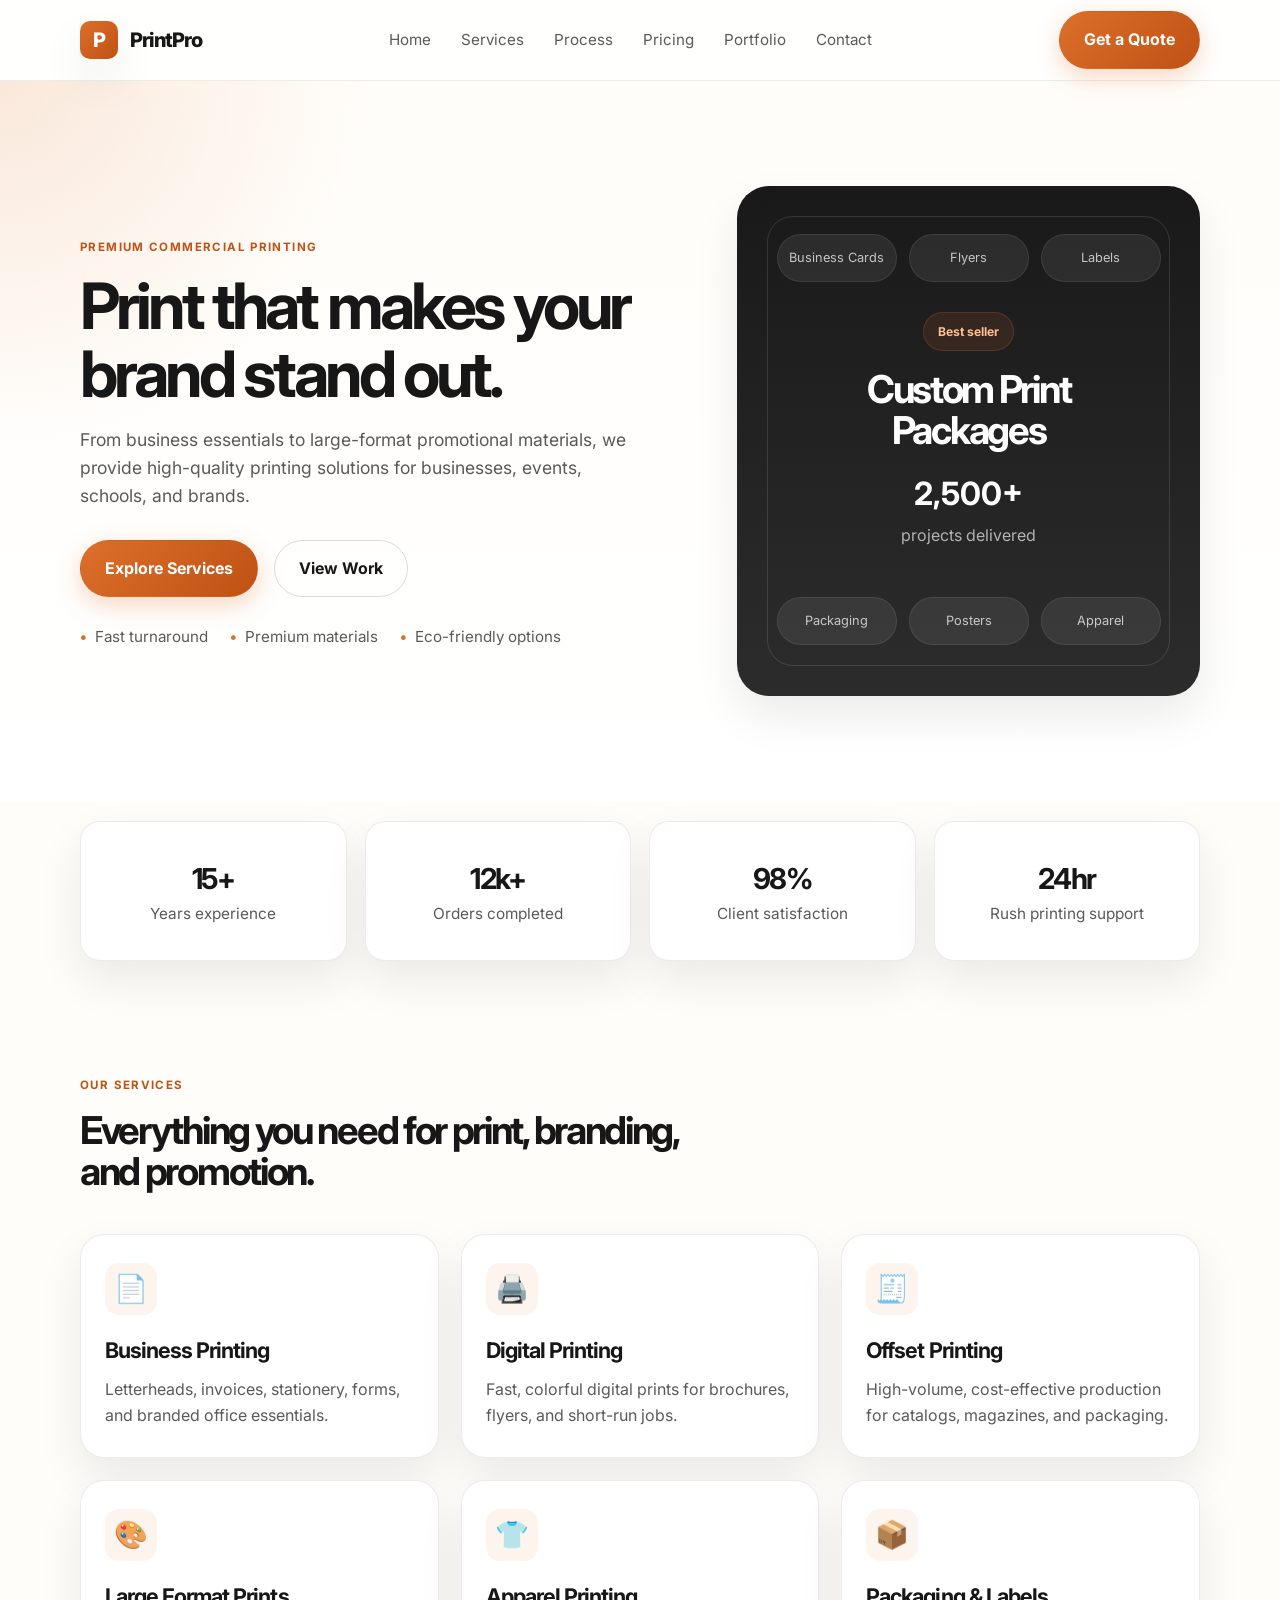
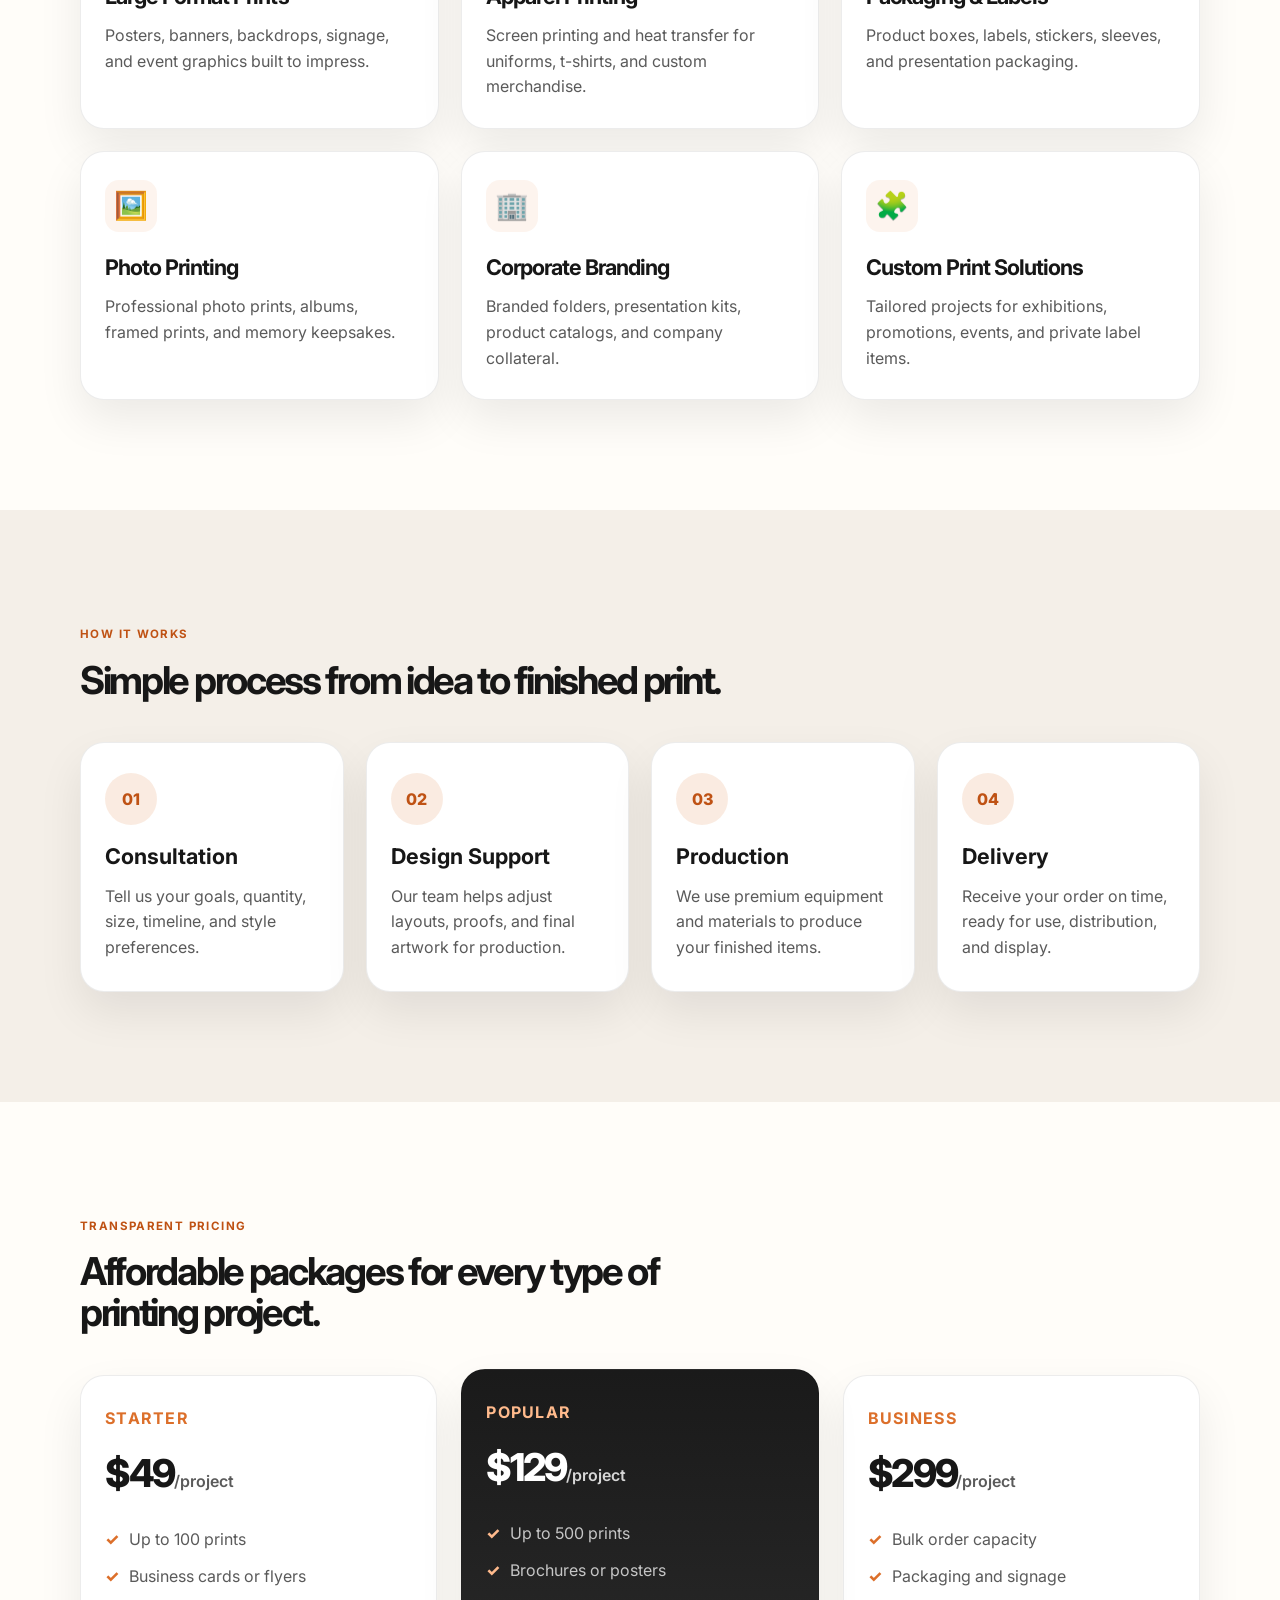
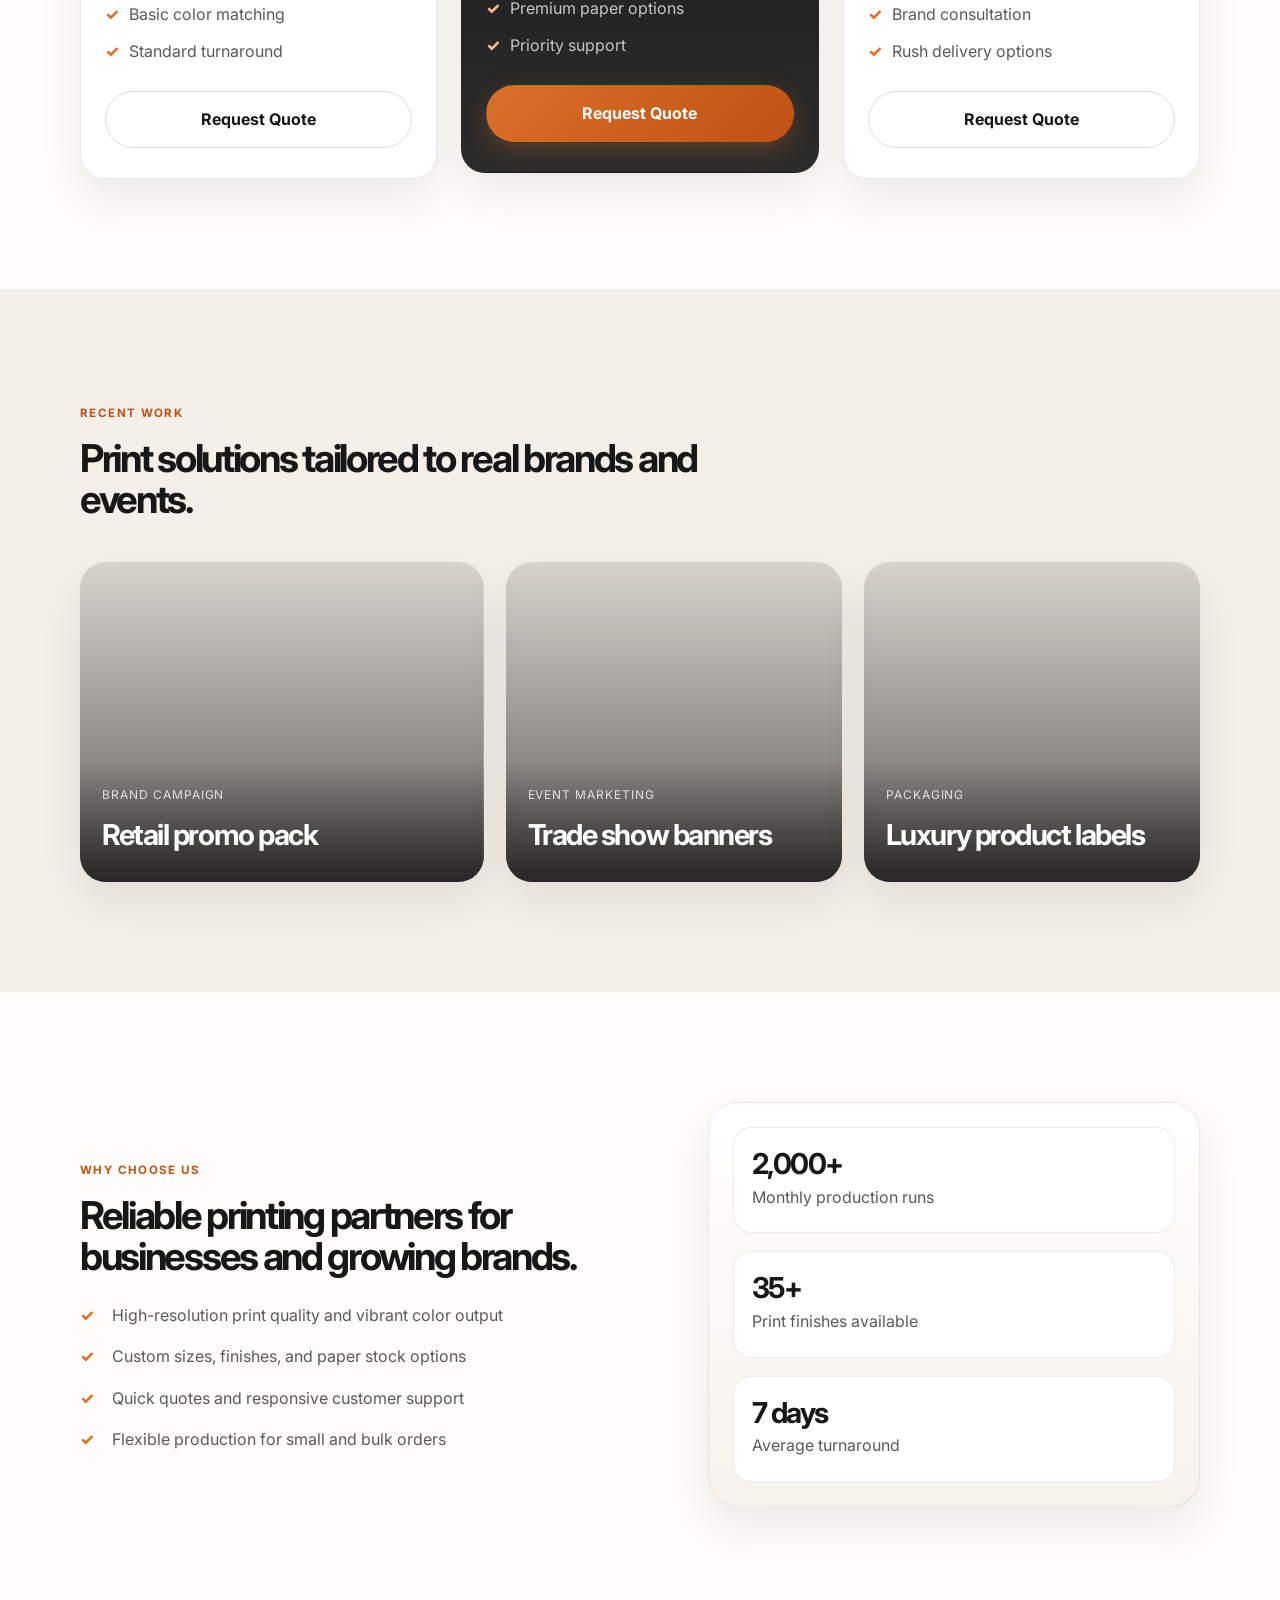
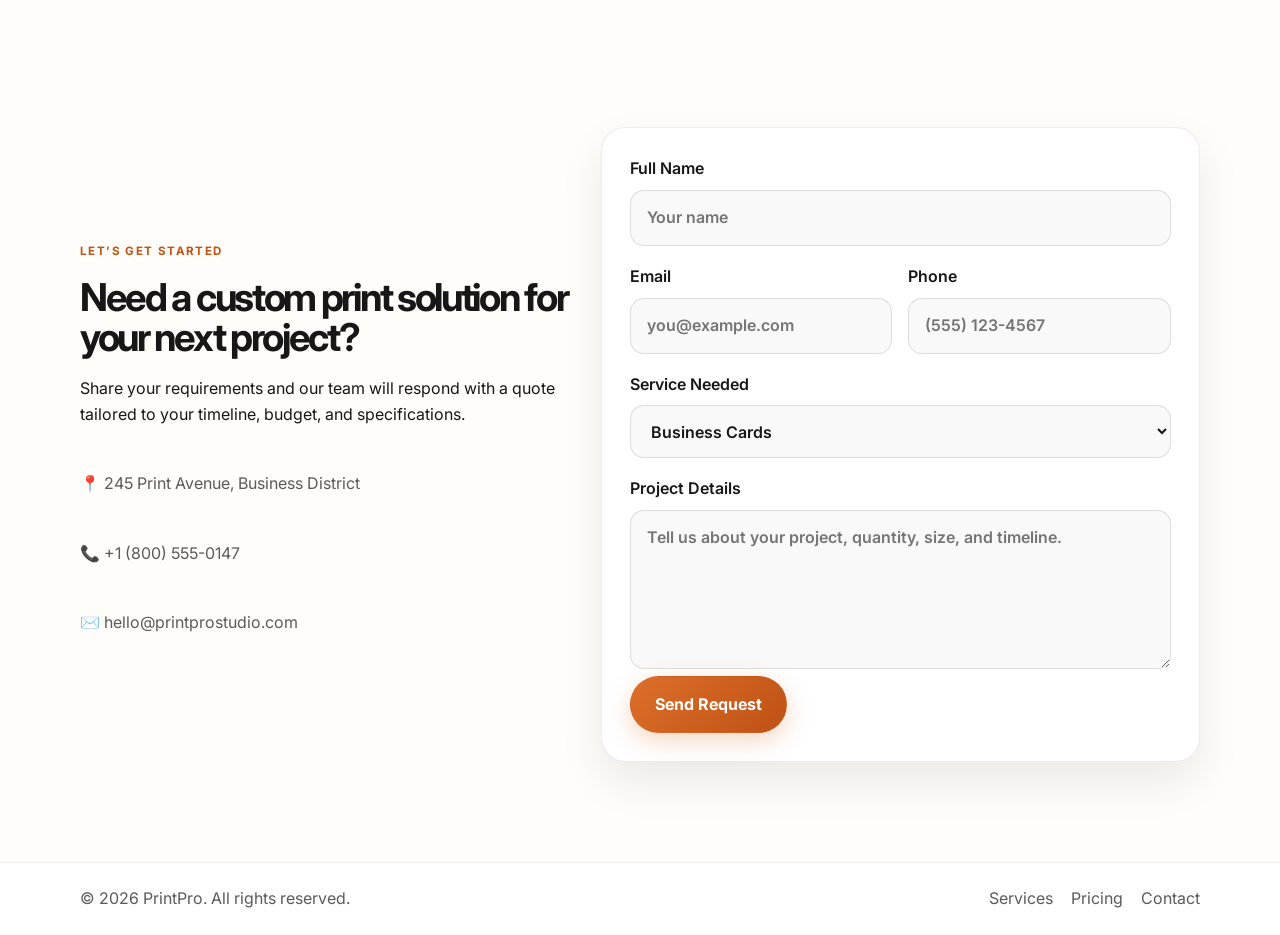
==== index.html @ d1a38835 "Create a modern multi-service printing company website with responsive homepage sections and contact" ====
<!DOCTYPE html>
<html lang="en">
  <head>
    <meta charset="UTF-8" />
    <meta name="viewport" content="width=device-width, initial-scale=1.0" />
    <meta
      name="description"
      content="PrintPro offers professional printing services for business cards, flyers, banners, packaging, signage, apparel, and custom print projects."
    />
    <title>PrintPro | Printing Services</title>
    <link rel="preconnect" href="https://fonts.googleapis.com" />
    <link rel="preconnect" href="https://fonts.gstatic.com" crossorigin />
    <link
      href="https://fonts.googleapis.com/css2?family=Inter:wght@400;500;600;700;800&display=swap"
      rel="stylesheet"
    />
    <link rel="stylesheet" href="styles.css" />
  </head>
  <body>
    <header class="topbar">
      <div class="container nav-wrap">
        <a href="#home" class="brand" aria-label="PrintPro home">
          <span class="brand-mark">P</span>
          <span>PrintPro</span>
        </a>

        <button class="nav-toggle" aria-label="Toggle menu" aria-expanded="false">
          <span></span>
          <span></span>
          <span></span>
        </button>

        <nav class="main-nav" aria-label="Main navigation">
          <a href="#home">Home</a>
          <a href="#services">Services</a>
          <a href="#process">Process</a>
          <a href="#pricing">Pricing</a>
          <a href="#portfolio">Portfolio</a>
          <a href="#contact">Contact</a>
        </nav>

        <a href="#contact" class="btn btn-primary nav-cta">Get a Quote</a>
      </div>
    </header>

    <main>
      <section class="hero" id="home">
        <div class="container hero-grid">
          <div class="hero-copy">
            <p class="eyebrow">Premium commercial printing</p>
            <h1>Print that makes your brand stand out.</h1>
            <p class="lede">
              From business essentials to large-format promotional materials, we provide
              high-quality printing solutions for businesses, events, schools, and brands.
            </p>

            <div class="cta-row">
              <a href="#services" class="btn btn-primary">Explore Services</a>
              <a href="#portfolio" class="btn btn-secondary">View Work</a>
            </div>

            <ul class="hero-trust" aria-label="PrintPro trust list">
              <li>Fast turnaround</li>
              <li>Premium materials</li>
              <li>Eco-friendly options</li>
            </ul>
          </div>

          <div class="hero-card">
            <div class="print-preview">
              <div class="preview-stack preview-top">
                <span>Business Cards</span>
                <span>Flyers</span>
                <span>Labels</span>
              </div>
              <div class="preview-feature">
                <div class="feature-badge">Best seller</div>
                <h2>Custom Print Packages</h2>
                <div class="feature-meta">
                  <strong>2,500+</strong>
                  <span>projects delivered</span>
                </div>
              </div>
              <div class="preview-stack preview-bottom">
                <span>Packaging</span>
                <span>Posters</span>
                <span>Apparel</span>
              </div>
            </div>
          </div>
        </div>
      </section>

      <section class="metrics">
        <div class="container metrics-grid">
          <div>
            <strong>15+</strong>
            <span>Years experience</span>
          </div>
          <div>
            <strong>12k+</strong>
            <span>Orders completed</span>
          </div>
          <div>
            <strong>98%</strong>
            <span>Client satisfaction</span>
          </div>
          <div>
            <strong>24hr</strong>
            <span>Rush printing support</span>
          </div>
        </div>
      </section>

      <section class="section" id="services">
        <div class="container">
          <div class="section-heading">
            <p class="eyebrow">Our services</p>
            <h2>Everything you need for print, branding, and promotion.</h2>
          </div>

          <div class="services-grid">
            <article class="service-card">
              <div class="icon">📄</div>
              <h3>Business Printing</h3>
              <p>Letterheads, invoices, stationery, forms, and branded office essentials.</p>
            </article>
            <article class="service-card">
              <div class="icon">🖨️</div>
              <h3>Digital Printing</h3>
              <p>Fast, colorful digital prints for brochures, flyers, and short-run jobs.</p>
            </article>
            <article class="service-card">
              <div class="icon">🧾</div>
              <h3>Offset Printing</h3>
              <p>High-volume, cost-effective production for catalogs, magazines, and packaging.</p>
            </article>
            <article class="service-card">
              <div class="icon">🎨</div>
              <h3>Large Format Prints</h3>
              <p>Posters, banners, backdrops, signage, and event graphics built to impress.</p>
            </article>
            <article class="service-card">
              <div class="icon">👕</div>
              <h3>Apparel Printing</h3>
              <p>Screen printing and heat transfer for uniforms, t-shirts, and custom merchandise.</p>
            </article>
            <article class="service-card">
              <div class="icon">📦</div>
              <h3>Packaging & Labels</h3>
              <p>Product boxes, labels, stickers, sleeves, and presentation packaging.</p>
            </article>
            <article class="service-card">
              <div class="icon">🖼️</div>
              <h3>Photo Printing</h3>
              <p>Professional photo prints, albums, framed prints, and memory keepsakes.</p>
            </article>
            <article class="service-card">
              <div class="icon">🏢</div>
              <h3>Corporate Branding</h3>
              <p>Branded folders, presentation kits, product catalogs, and company collateral.</p>
            </article>
            <article class="service-card">
              <div class="icon">🧩</div>
              <h3>Custom Print Solutions</h3>
              <p>Tailored projects for exhibitions, promotions, events, and private label items.</p>
            </article>
          </div>
        </div>
      </section>

      <section class="section alt-bg" id="process">
        <div class="container">
          <div class="section-heading center">
            <p class="eyebrow">How it works</p>
            <h2>Simple process from idea to finished print.</h2>
          </div>

          <div class="process-grid">
            <div class="process-step">
              <span>01</span>
              <h3>Consultation</h3>
              <p>Tell us your goals, quantity, size, timeline, and style preferences.</p>
            </div>
            <div class="process-step">
              <span>02</span>
              <h3>Design Support</h3>
              <p>Our team helps adjust layouts, proofs, and final artwork for production.</p>
            </div>
            <div class="process-step">
              <span>03</span>
              <h3>Production</h3>
              <p>We use premium equipment and materials to produce your finished items.</p>
            </div>
            <div class="process-step">
              <span>04</span>
              <h3>Delivery</h3>
              <p>Receive your order on time, ready for use, distribution, and display.</p>
            </div>
          </div>
        </div>
      </section>

      <section class="section" id="pricing">
        <div class="container">
          <div class="section-heading center">
            <p class="eyebrow">Transparent pricing</p>
            <h2>Affordable packages for every type of printing project.</h2>
          </div>

          <div class="pricing-grid">
            <div class="price-card">
              <p class="plan-name">Starter</p>
              <div class="price"><span>$49</span>/project</div>
              <ul>
                <li>Up to 100 prints</li>
                <li>Business cards or flyers</li>
                <li>Basic color matching</li>
                <li>Standard turnaround</li>
              </ul>
              <a href="#contact" class="btn btn-secondary btn-block">Request Quote</a>
            </div>
            <div class="price-card featured">
              <p class="plan-name">Popular</p>
              <div class="price"><span>$129</span>/project</div>
              <ul>
                <li>Up to 500 prints</li>
                <li>Brochures or posters</li>
                <li>Premium paper options</li>
                <li>Priority support</li>
              </ul>
              <a href="#contact" class="btn btn-primary btn-block">Request Quote</a>
            </div>
            <div class="price-card">
              <p class="plan-name">Business</p>
              <div class="price"><span>$299</span>/project</div>
              <ul>
                <li>Bulk order capacity</li>
                <li>Packaging and signage</li>
                <li>Brand consultation</li>
                <li>Rush delivery options</li>
              </ul>
              <a href="#contact" class="btn btn-secondary btn-block">Request Quote</a>
            </div>
          </div>
        </div>
      </section>

      <section class="section alt-bg" id="portfolio">
        <div class="container">
          <div class="section-heading">
            <p class="eyebrow">Recent work</p>
            <h2>Print solutions tailored to real brands and events.</h2>
          </div>

          <div class="portfolio-grid">
            <div class="portfolio-item item-one">
              <div class="overlay">
                <span>Brand campaign</span>
                <h3>Retail promo pack</h3>
              </div>
            </div>
            <div class="portfolio-item item-two">
              <div class="overlay">
                <span>Event marketing</span>
                <h3>Trade show banners</h3>
              </div>
            </div>
            <div class="portfolio-item item-three">
              <div class="overlay">
                <span>Packaging</span>
                <h3>Luxury product labels</h3>
              </div>
            </div>
          </div>
        </div>
      </section>

      <section class="section showcase">
        <div class="container showcase-grid">
          <div>
            <p class="eyebrow">Why choose us</p>
            <h2>Reliable printing partners for businesses and growing brands.</h2>
            <ul class="check-list">
              <li>High-resolution print quality and vibrant color output</li>
              <li>Custom sizes, finishes, and paper stock options</li>
              <li>Quick quotes and responsive customer support</li>
              <li>Flexible production for small and bulk orders</li>
            </ul>
          </div>

          <div class="showcase-box">
            <div class="mini-stat">
              <strong>2,000+</strong>
              <span>Monthly production runs</span>
            </div>
            <div class="mini-stat">
              <strong>35+ </strong>
              <span>Print finishes available</span>
            </div>
            <div class="mini-stat">
              <strong>7 days</strong>
              <span>Average turnaround</span>
            </div>
          </div>
        </div>
      </section>

      <section class="section contact-section" id="contact">
        <div class="container contact-grid">
          <div class="contact-copy">
            <p class="eyebrow">Let’s get started</p>
            <h2>Need a custom print solution for your next project?</h2>
            <p>
              Share your requirements and our team will respond with a quote tailored to your
              timeline, budget, and specifications.
            </p>
            <div class="contact-info">
              <p>📍 245 Print Avenue, Business District</p>
              <p>📞 +1 (800) 555-0147</p>
              <p>✉️ hello@printprostudio.com</p>
            </div>
          </div>

          <form class="contact-form">
            <div class="field-row">
              <label>
                Full Name
                <input type="text" name="name" placeholder="Your name" />
              </label>
            </div>
            <div class="field-row two-col">
              <label>
                Email
                <input type="email" name="email" placeholder="you@example.com" />
              </label>
              <label>
                Phone
                <input type="tel" name="phone" placeholder="(555) 123-4567" />
              </label>
            </div>
            <div class="field-row">
              <label>
                Service Needed
                <select name="service">
                  <option>Business Cards</option>
                  <option>Flyers & Brochures</option>
                  <option>Packaging & Labels</option>
                  <option>Large Format Prints</option>
                  <option>Apparel Printing</option>
                  <option>Custom Project</option>
                </select>
              </label>
            </div>
            <div class="field-row">
              <label>
                Project Details
                <textarea name="message" rows="5" placeholder="Tell us about your project, quantity, size, and timeline."></textarea>
              </label>
            </div>
            <button type="submit" class="btn btn-primary">Send Request</button>
          </form>
        </div>
      </section>
    </main>

    <footer class="site-footer">
      <div class="container footer-wrap">
        <p>© <span id="year"></span> PrintPro. All rights reserved.</p>
        <nav aria-label="Footer navigation">
          <a href="#services">Services</a>
          <a href="#pricing">Pricing</a>
          <a href="#contact">Contact</a>
        </nav>
      </div>
    </footer>

    <script src="script.js"></script>
  </body>
</html>
---- styles.css ----
:root {
  --bg: #fffdf9;
  --panel: #ffffff;
  --panel-alt: #f4efe8;
  --accent: #dc6f2a;
  --accent-deep: #bf5214;
  --ink: #171717;
  --muted: #5a5a5a;
  --line: rgba(23, 23, 23, 0.08);
  --shadow: 0 20px 45px rgba(18, 18, 18, 0.08);
}

* {
  box-sizing: border-box;
}

html {
  scroll-behavior: smooth;
}

body {
  margin: 0;
  font-family: "Inter", sans-serif;
  color: var(--ink);
  background: var(--bg);
  line-height: 1.6;
}

a {
  color: inherit;
  text-decoration: none;
}

img {
  max-width: 100%;
  display: block;
}

button,
input,
textarea,
select {
  font: inherit;
}

.container {
  width: min(1120px, calc(100% - 32px));
  margin: 0 auto;
}

.topbar {
  position: sticky;
  top: 0;
  z-index: 50;
  backdrop-filter: blur(18px);
  background: rgba(255, 255, 255, 0.82);
  border-bottom: 1px solid var(--line);
}

.nav-wrap {
  display: flex;
  align-items: center;
  justify-content: space-between;
  min-height: 80px;
  gap: 24px;
}

.brand {
  display: inline-flex;
  align-items: center;
  gap: 12px;
  font-size: 1.25rem;
  font-weight: 800;
  letter-spacing: -0.05em;
}

.brand-mark {
  display: inline-flex;
  align-items: center;
  justify-content: center;
  width: 38px;
  height: 38px;
  border-radius: 10px;
  color: #fff;
  background: linear-gradient(135deg, var(--accent), var(--accent-deep));
  box-shadow: var(--shadow);
}

.main-nav {
  display: flex;
  align-items: center;
  gap: 30px;
  font-size: 0.95rem;
  color: var(--muted);
}

.main-nav a {
  transition: color 0.2s ease;
}

.main-nav a:hover,
.main-nav a:focus-visible {
  color: var(--ink);
}

.nav-toggle {
  display: none;
  background: transparent;
  border: 0;
  padding: 0;
  width: 42px;
  height: 42px;
  border-radius: 10px;
  cursor: pointer;
}

.nav-toggle span {
  display: block;
  width: 24px;
  height: 2px;
  background: var(--ink);
  margin: 5px auto;
  border-radius: 2px;
}

.btn {
  display: inline-flex;
  align-items: center;
  justify-content: center;
  border-radius: 999px;
  padding: 0.92rem 1.5rem;
  border: 1px solid transparent;
  font-weight: 700;
  transition: transform 0.2s ease, box-shadow 0.2s ease;
}

.btn:hover,
.btn:focus-visible {
  transform: translateY(-1px);
}

.btn-primary {
  background: linear-gradient(135deg, var(--accent), var(--accent-deep));
  color: white;
  box-shadow: 0 8px 24px rgba(220, 111, 42, 0.28);
}

.btn-secondary {
  background: transparent;
  border-color: rgba(23, 23, 23, 0.15);
  color: var(--ink);
}

.btn-block {
  width: 100%;
}

.hero {
  position: relative;
  overflow: hidden;
  background:
    radial-gradient(circle at top left, rgba(220, 111, 42, 0.15), transparent 25%),
    linear-gradient(180deg, #fffdf9 0%, #fff 100%);
}

.hero-grid {
  display: grid;
  grid-template-columns: 1.2fr 0.9fr;
  align-items: center;
  gap: 40px;
  min-height: 720px;
}

.eyebrow {
  display: inline-block;
  margin: 0 0 16px;
  color: var(--accent-deep);
  font-weight: 700;
  letter-spacing: 0.12em;
  text-transform: uppercase;
  font-size: 0.72rem;
}

.hero-copy h1,
.section-heading h2,
.showcase-grid h2,
.contact-copy h2 {
  margin: 0 0 18px;
  line-height: 1.06;
  letter-spacing: -0.06em;
}

.hero-copy h1 {
  font-size: clamp(2.9rem, 5vw, 5rem);
  max-width: 560px;
}

.lede {
  max-width: 560px;
  margin: 0;
  color: var(--muted);
  font-size: 1.1rem;
}

.cta-row {
  display: flex;
  align-items: center;
  flex-wrap: wrap;
  gap: 16px;
  margin-top: 30px;
}

.hero-trust {
  display: flex;
  align-items: center;
  flex-wrap: wrap;
  gap: 22px;
  list-style: none;
  padding: 0;
  margin: 28px 0 0;
  color: var(--muted);
  font-size: 0.95rem;
}

.hero-trust li::before {
  content: "•";
  color: var(--accent);
  font-weight: 800;
  margin-right: 8px;
}

.hero-card {
  display: flex;
  justify-content: center;
}

.print-preview {
  position: relative;
  width: min(520px, 100%);
  background: linear-gradient(180deg, #191919 0%, #2c2c2c 100%);
  border-radius: 32px;
  padding: 24px 22px 18px;
  box-shadow: var(--shadow);
  aspect-ratio: 1 / 1.1;
  overflow: hidden;
}

.print-preview::before {
  content: "";
  position: absolute;
  inset: 30px;
  border-radius: 26px;
  border: 1px solid rgba(255, 255, 255, 0.12);
}

.preview-stack {
  display: flex;
  justify-content: center;
  gap: 12px;
  flex-wrap: wrap;
  position: relative;
  z-index: 1;
}

.preview-stack span {
  display: inline-flex;
  align-items: center;
  justify-content: center;
  min-width: 120px;
  min-height: 48px;
  border-radius: 999px;
  background: rgba(255, 255, 255, 0.08);
  color: rgba(255, 255, 255, 0.72);
  border: 1px solid rgba(255, 255, 255, 0.08);
  font-size: 0.8rem;
}

.preview-top {
  margin-top: 24px;
}

.preview-bottom {
  margin-top: 18px;
}

.preview-feature {
  position: relative;
  z-index: 1;
  display: flex;
  flex-direction: column;
  justify-content: center;
  align-items: center;
  text-align: center;
  min-height: 280px;
  padding: 30px 16px;
}

.feature-badge {
  display: inline-flex;
  align-items: center;
  padding: 0.55rem 0.9rem;
  border-radius: 999px;
  background: rgba(220, 111, 42, 0.12);
  border: 1px solid rgba(220, 111, 42, 0.2);
  color: #ffbf95;
  font-size: 0.76rem;
  font-weight: 700;
  margin-bottom: 18px;
}

.preview-feature h2 {
  max-width: 250px;
  color: white;
  margin: 0;
  font-size: clamp(2.2rem, 3vw, 3.5rem);
  line-height: 1.05;
  letter-spacing: -0.06em;
}

.feature-meta {
  display: flex;
  flex-direction: column;
  align-items: center;
  gap: 4px;
  margin-top: 18px;
  color: rgba(255, 255, 255, 0.65);
}

.feature-meta strong {
  font-size: 2rem;
  color: white;
}

.metrics {
  padding: 20px 0 0;
}

.metrics-grid {
  display: grid;
  grid-template-columns: repeat(4, minmax(0, 1fr));
  gap: 18px;
}

.metrics-grid div {
  display: flex;
  flex-direction: column;
  align-items: center;
  justify-content: center;
  min-height: 140px;
  background: var(--panel);
  border-radius: 20px;
  box-shadow: var(--shadow);
  border: 1px solid var(--line);
}

.metrics-grid strong {
  font-size: clamp(1.8rem, 2vw, 2.5rem);
  letter-spacing: -0.05em;
}

.metrics-grid span {
  color: var(--muted);
  font-size: 0.96rem;
}

.section {
  padding: 110px 0;
}

.alt-bg {
  background: var(--panel-alt);
}

.section-heading {
  margin-bottom: 42px;
}

.section-heading h2,
.showcase-grid h2,
.contact-copy h2 {
  font-size: clamp(2.1rem, 3vw, 3.1rem);
  max-width: 650px;
}

.section-heading.center,
.showcase-grid,
.contact-copy {
  text-align: left;
}

.services-grid {
  display: grid;
  grid-template-columns: repeat(3, minmax(0, 1fr));
  gap: 22px;
}

.service-card {
  padding: 28px 24px;
  border-radius: 24px;
  background: var(--panel);
  border: 1px solid var(--line);
  box-shadow: var(--shadow);
}

.icon {
  display: inline-flex;
  align-items: center;
  justify-content: center;
  width: 52px;
  height: 52px;
  border-radius: 14px;
  background: rgba(220, 111, 42, 0.08);
  font-size: 1.7rem;
  margin-bottom: 18px;
}

.service-card h3 {
  margin: 0 0 10px;
  font-size: 1.35rem;
  letter-spacing: -0.045em;
}

.service-card p {
  margin: 0;
  color: var(--muted);
}

.process-grid {
  display: grid;
  grid-template-columns: repeat(4, minmax(0, 1fr));
  gap: 22px;
}

.process-step {
  background: var(--panel);
  border: 1px solid var(--line);
  border-radius: 24px;
  padding: 30px 24px;
  box-shadow: var(--shadow);
}

.process-step span {
  display: inline-flex;
  align-items: center;
  justify-content: center;
  width: 52px;
  height: 52px;
  border-radius: 50%;
  background: rgba(220, 111, 42, 0.14);
  color: var(--accent-deep);
  font-weight: 800;
  margin-bottom: 14px;
}

.process-step h3 {
  margin: 0 0 10px;
  font-size: 1.35rem;
}

.process-step p {
  margin: 0;
  color: var(--muted);
}

.pricing-grid {
  display: grid;
  grid-template-columns: repeat(3, minmax(0, 1fr));
  gap: 24px;
}

.price-card {
  padding: 30px 24px;
  border-radius: 24px;
  border: 1px solid var(--line);
  background: var(--panel);
  box-shadow: var(--shadow);
}

.price-card.featured {
  position: relative;
  background: linear-gradient(180deg, #1a1a1a 0%, #2c2c2c 100%);
  color: white;
  transform: translateY(-6px);
}

.plan-name {
  margin: 0 0 12px;
  font-weight: 700;
  letter-spacing: 0.08em;
  text-transform: uppercase;
  color: var(--accent);
}

.price-card.featured .plan-name {
  color: #ffba8c;
}

.price {
  font-weight: 600;
  color: var(--muted);
  margin-bottom: 22px;
}

.featured .price {
  color: rgba(255, 255, 255, 0.82);
}

.price span {
  font-size: clamp(2rem, 3vw, 3.4rem);
  font-weight: 800;
  letter-spacing: -0.06em;
  color: var(--ink);
}

.featured .price span {
  color: white;
}

.price-card ul {
  list-style: none;
  padding: 0;
  margin: 0 0 26px;
  display: grid;
  gap: 12px;
  color: var(--muted);
}

.featured ul {
  color: rgba(255, 255, 255, 0.74);
}

.price-card li::before {
  content: "✓";
  color: var(--accent);
  margin-right: 10px;
  font-weight: 800;
}

.featured li::before {
  color: #ffba8c;
}

.portfolio-grid {
  display: grid;
  grid-template-columns: 1.2fr 1fr 1fr;
  gap: 22px;
}

.portfolio-item {
  position: relative;
  min-height: 320px;
  border-radius: 26px;
  overflow: hidden;
  background-size: cover;
  background-position: center;
  box-shadow: var(--shadow);
}

.item-one {
  background-image: linear-gradient(rgba(0, 0, 0, 0.12), rgba(0, 0, 0, 0.6)), url("https://images.unsplash.com/photo-1524758631624-e2822e304c36?auto=format&fit=crop&w=1200&q=80");
}

.item-two {
  background-image: linear-gradient(rgba(0, 0, 0, 0.12), rgba(0, 0, 0, 0.6)), url("https://images.unsplash.com/photo-1516321318423-f06f85e504b3?auto=format&fit=crop&w=1200&q=80");
}

.item-three {
  background-image: linear-gradient(rgba(0, 0, 0, 0.12), rgba(0, 0, 0, 0.6)), url("https://images.unsplash.com/photo-1521572267360-ee0c2909d518?auto=format&fit=crop&w=1200&q=80");
}

.overlay {
  position: absolute;
  inset: auto 0 0 0;
  padding: 24px 22px;
  background: linear-gradient(180deg, transparent, rgba(0, 0, 0, 0.6));
  color: white;
}

.overlay span {
  display: block;
  font-size: 0.75rem;
  letter-spacing: 0.08em;
  text-transform: uppercase;
  color: rgba(255, 255, 255, 0.8);
}

.overlay h3 {
  margin: 8px 0 0;
  font-size: 1.8rem;
  letter-spacing: -0.05em;
}

.showcase-grid {
  display: grid;
  grid-template-columns: 1.1fr 0.9fr;
  align-items: center;
  gap: 26px;
}

.check-list {
  list-style: none;
  padding: 0;
  margin: 26px 0 0;
  display: grid;
  gap: 16px;
  color: var(--muted);
}

.check-list li {
  position: relative;
  padding-left: 32px;
}

.check-list li::before {
  content: "✓";
  position: absolute;
  left: 0;
  top: 0;
  color: var(--accent);
  font-weight: 800;
}

.showcase-box {
  display: grid;
  gap: 18px;
  background: linear-gradient(180deg, #fff 0%, #f7f2ec 100%);
  border: 1px solid var(--line);
  box-shadow: var(--shadow);
  border-radius: 30px;
  padding: 24px;
}

.mini-stat {
  border-radius: 18px;
  background: white;
  border: 1px solid var(--line);
  padding: 22px 18px;
}

.mini-stat strong {
  display: block;
  font-size: clamp(1.8rem, 2vw, 2.4rem);
  line-height: 1;
  letter-spacing: -0.05em;
  margin-bottom: 6px;
}

.mini-stat span {
  color: var(--muted);
}

.contact-section {
  padding-bottom: 100px;
}

.contact-grid {
  display: grid;
  grid-template-columns: 0.9fr 1.1fr;
  gap: 30px;
  align-items: center;
}

.contact-info {
  margin-top: 28px;
  display: grid;
  gap: 12px;
  color: var(--muted);
}

.contact-form {
  background: white;
  border: 1px solid var(--line);
  box-shadow: var(--shadow);
  border-radius: 24px;
  padding: 28px;
}

.field-row + .field-row {
  margin-top: 18px;
}

.two-col {
  display: grid;
  grid-template-columns: repeat(2, minmax(0, 1fr));
  gap: 16px;
}

label {
  display: block;
  font-weight: 600;
  color: var(--ink);
}

input,
textarea,
select {
  width: 100%;
  margin-top: 8px;
  padding: 0.9rem 1rem;
  border: 1px solid rgba(23, 23, 23, 0.12);
  background: #f9f9f9;
  border-radius: 14px;
  color: var(--ink);
}

input:focus,
textarea:focus,
select:focus {
  outline: 2px solid rgba(220, 111, 42, 0.24);
  border-color: rgba(220, 111, 42, 0.5);
}

textarea {
  resize: vertical;
}

.site-footer {
  border-top: 1px solid var(--line);
  background: #fff;
}

.footer-wrap {
  display: flex;
  align-items: center;
  justify-content: space-between;
  gap: 16px;
  min-height: 72px;
  color: var(--muted);
}

.footer-wrap nav {
  display: flex;
  align-items: center;
  gap: 18px;
}

@media (max-width: 960px) {
  .hero-grid,
  .contact-grid,
  .showcase-grid,
  .services-grid,
  .process-grid,
  .pricing-grid,
  .portfolio-grid {
    grid-template-columns: 1fr 1fr;
  }

  .hero-grid,
  .contact-grid,
  .showcase-grid {
    grid-template-columns: 1fr;
  }

  .hero-grid {
    min-height: auto;
    padding: 80px 0 40px;
  }

  .process-grid {
    grid-template-columns: repeat(2, minmax(0, 1fr));
  }

  .services-grid,
  .pricing-grid,
  .portfolio-grid {
    grid-template-columns: 1fr;
  }

  .main-nav {
    position: absolute;
    top: calc(100% + 10px);
    left: 16px;
    right: 16px;
    display: none;
    flex-direction: column;
    background: rgba(255, 255, 255, 0.96);
    padding: 18px 20px;
    border: 1px solid var(--line);
    border-radius: 18px;
    box-shadow: var(--shadow);
  }

  .main-nav.active {
    display: flex;
  }

  .nav-toggle {
    display: inline-block;
  }

  .nav-cta {
    display: none;
  }
}

@media (max-width: 560px) {
  .hero-copy h1 {
    font-size: 2.7rem;
  }

  .cta-row {
    flex-direction: column;
    align-items: stretch;
  }

  .cta-row .btn {
    width: 100%;
  }

  .hero-trust {
    flex-direction: column;
    align-items: flex-start;
    gap: 10px;
  }

  .metrics-grid,
  .process-grid,
  .two-col {
    grid-template-columns: 1fr;
  }

  .footer-wrap {
    flex-direction: column;
    justify-content: center;
    padding: 20px 0;
  }
}
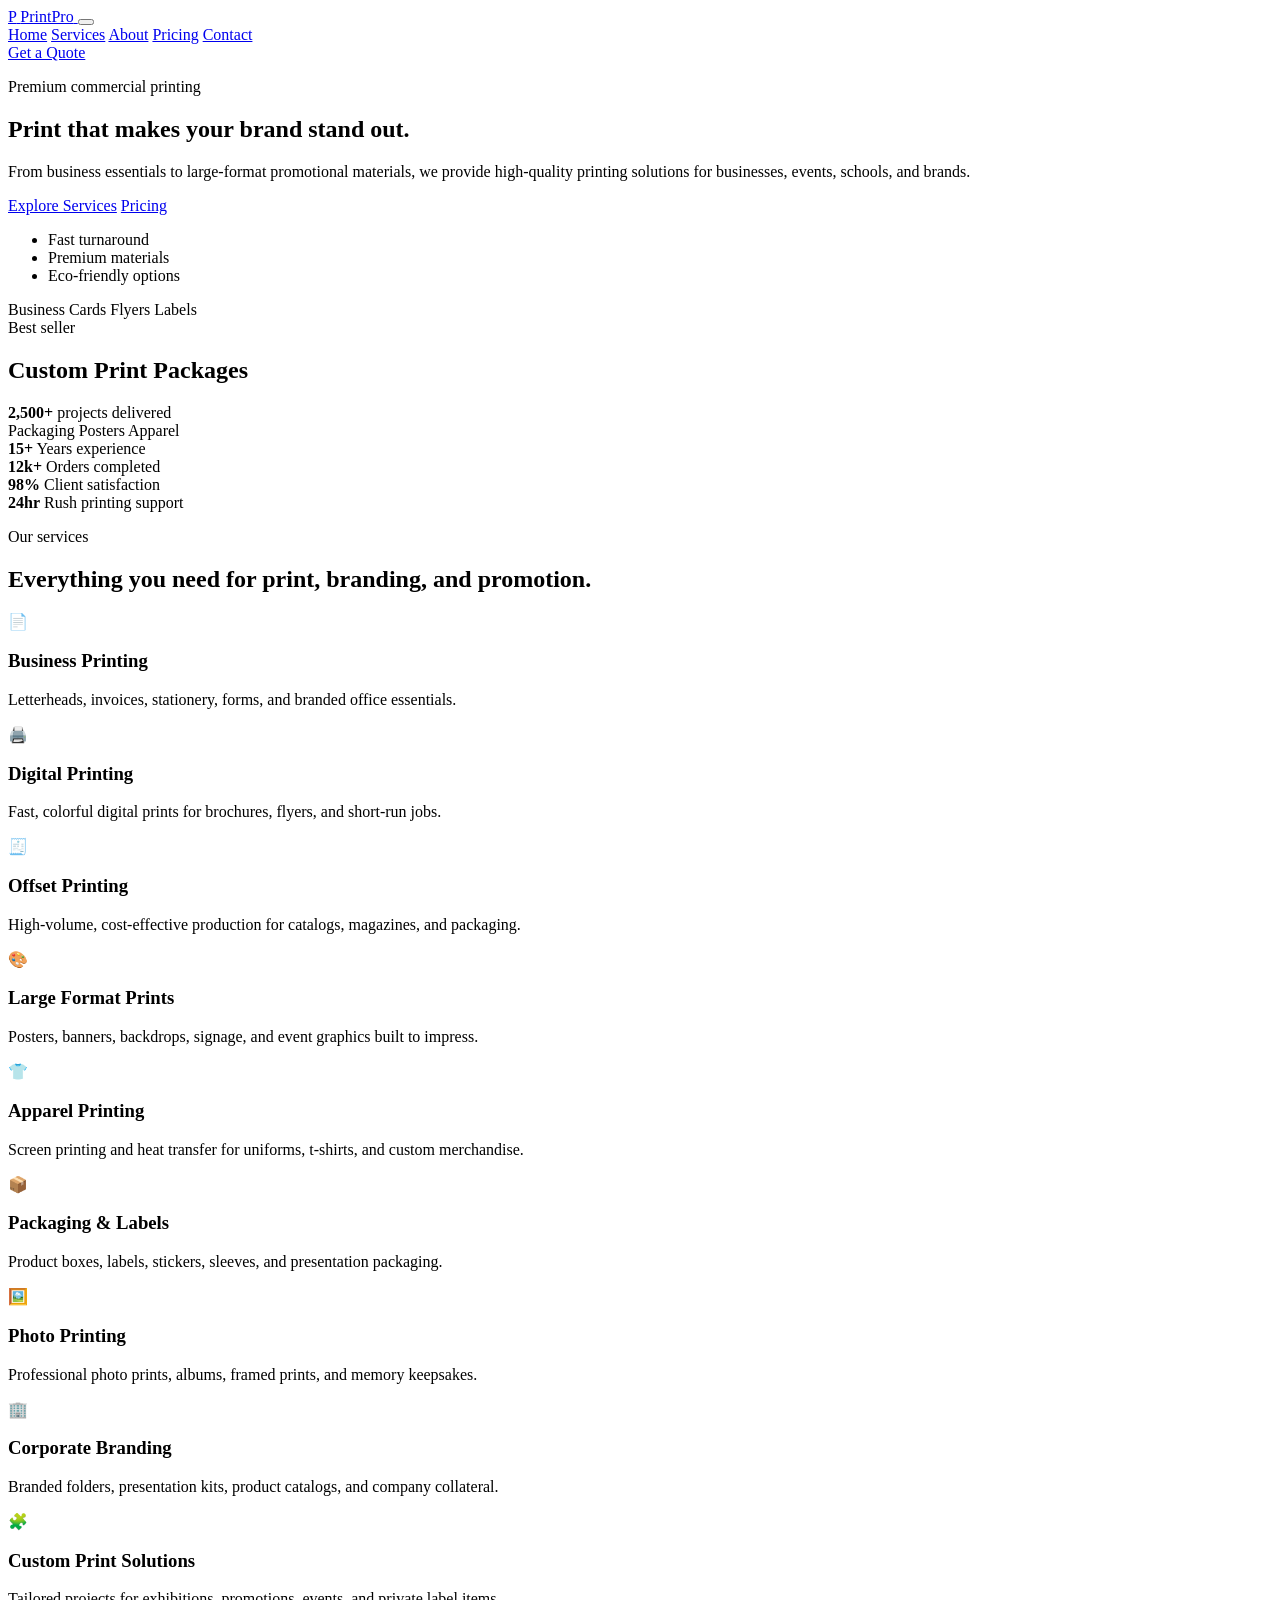
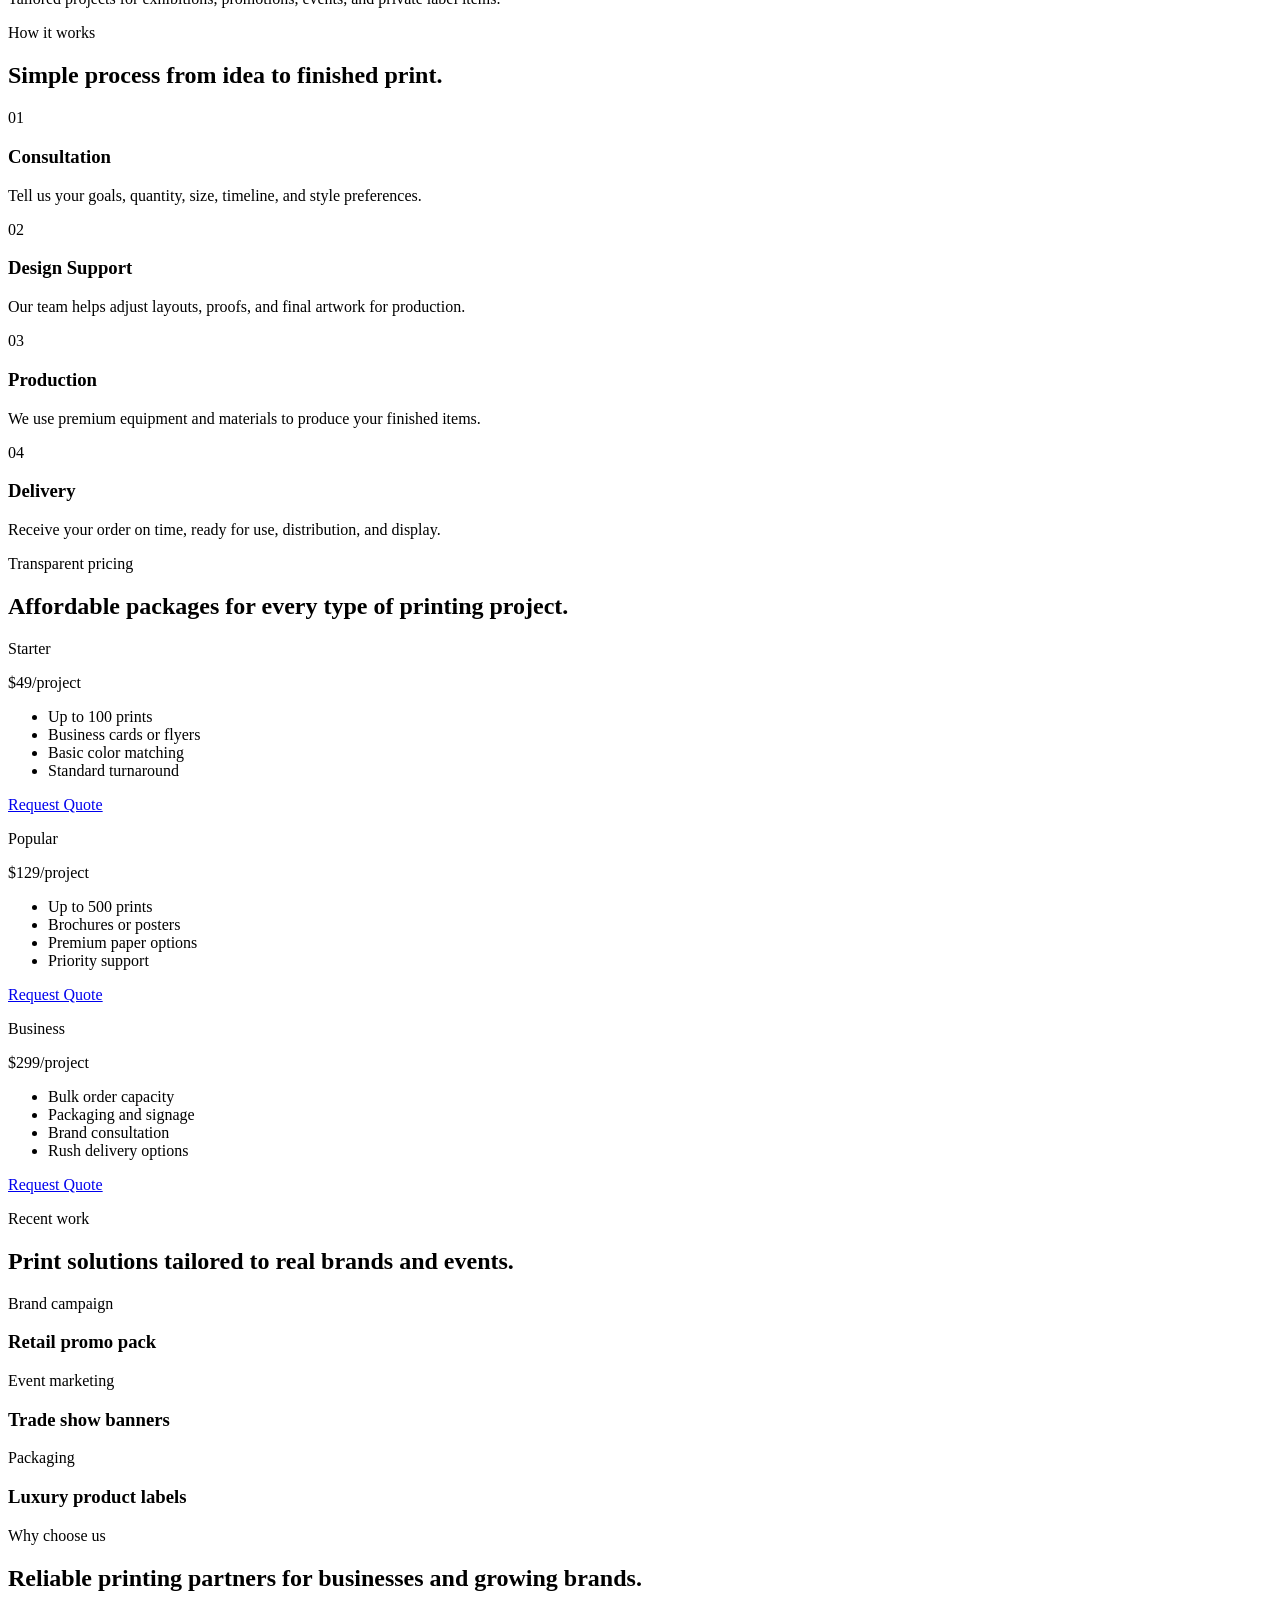
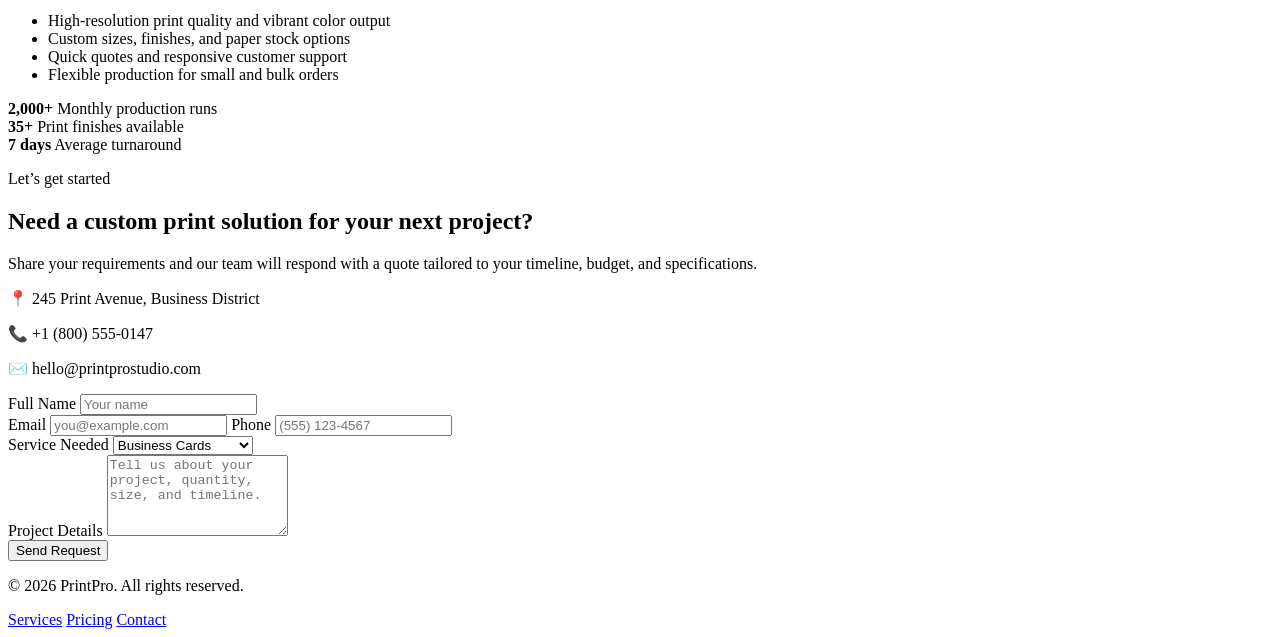
==== commit d9d9dbc0: "Upgrade the printing-services website with additional service pages, pricing, about, and contact sec" ====
--- a/index.html
+++ b/index.html
@@ -5,9 +5,9 @@
     <meta name="viewport" content="width=device-width, initial-scale=1.0" />
     <meta
       name="description"
-      content="PrintPro offers professional printing services for business cards, flyers, banners, packaging, signage, apparel, and custom print projects."
+      content="PrintPro delivers premium printing services for business, event, packaging, apparel, and custom promotional needs."
     />
-    <title>PrintPro | Printing Services</title>
+    <title>PrintPro | Premium Printing Services</title>
     <link rel="preconnect" href="https://fonts.googleapis.com" />
     <link rel="preconnect" href="https://fonts.gstatic.com" crossorigin />
     <link
@@ -19,7 +19,7 @@
   <body>
     <header class="topbar">
       <div class="container nav-wrap">
-        <a href="#home" class="brand" aria-label="PrintPro home">
+        <a href="index.html" class="brand" aria-label="PrintPro home">
           <span class="brand-mark">P</span>
           <span>PrintPro</span>
         </a>
@@ -31,20 +31,19 @@
         </button>
 
         <nav class="main-nav" aria-label="Main navigation">
-          <a href="#home">Home</a>
-          <a href="#services">Services</a>
-          <a href="#process">Process</a>
-          <a href="#pricing">Pricing</a>
-          <a href="#portfolio">Portfolio</a>
-          <a href="#contact">Contact</a>
+          <a href="index.html">Home</a>
+          <a href="services.html">Services</a>
+          <a href="about.html">About</a>
+          <a href="pricing.html">Pricing</a>
+          <a href="contact.html">Contact</a>
         </nav>
 
-        <a href="#contact" class="btn btn-primary nav-cta">Get a Quote</a>
+        <a href="contact.html" class="btn btn-primary nav-cta">Get a Quote</a>
       </div>
     </header>
 
     <main>
-      <section class="hero" id="home">
+      <section class="hero">
         <div class="container hero-grid">
           <div class="hero-copy">
             <p class="eyebrow">Premium commercial printing</p>
@@ -55,8 +54,8 @@
             </p>
 
             <div class="cta-row">
-              <a href="#services" class="btn btn-primary">Explore Services</a>
-              <a href="#portfolio" class="btn btn-secondary">View Work</a>
+              <a href="services.html" class="btn btn-primary">Explore Services</a>
+              <a href="pricing.html" class="btn btn-secondary">Pricing</a>
             </div>
 
             <ul class="hero-trust" aria-label="PrintPro trust list">
@@ -218,7 +217,7 @@
                 <li>Basic color matching</li>
                 <li>Standard turnaround</li>
               </ul>
-              <a href="#contact" class="btn btn-secondary btn-block">Request Quote</a>
+              <a href="contact.html" class="btn btn-secondary btn-block">Request Quote</a>
             </div>
             <div class="price-card featured">
               <p class="plan-name">Popular</p>
@@ -229,7 +228,7 @@
                 <li>Premium paper options</li>
                 <li>Priority support</li>
               </ul>
-              <a href="#contact" class="btn btn-primary btn-block">Request Quote</a>
+              <a href="contact.html" class="btn btn-primary btn-block">Request Quote</a>
             </div>
             <div class="price-card">
               <p class="plan-name">Business</p>
@@ -240,7 +239,7 @@
                 <li>Brand consultation</li>
                 <li>Rush delivery options</li>
               </ul>
-              <a href="#contact" class="btn btn-secondary btn-block">Request Quote</a>
+              <a href="contact.html" class="btn btn-secondary btn-block">Request Quote</a>
             </div>
           </div>
         </div>
@@ -295,7 +294,7 @@
               <span>Monthly production runs</span>
             </div>
             <div class="mini-stat">
-              <strong>35+ </strong>
+              <strong>35+</strong>
               <span>Print finishes available</span>
             </div>
             <div class="mini-stat">
@@ -368,9 +367,9 @@
       <div class="container footer-wrap">
         <p>© <span id="year"></span> PrintPro. All rights reserved.</p>
         <nav aria-label="Footer navigation">
-          <a href="#services">Services</a>
-          <a href="#pricing">Pricing</a>
-          <a href="#contact">Contact</a>
+          <a href="services.html">Services</a>
+          <a href="pricing.html">Pricing</a>
+          <a href="contact.html">Contact</a>
         </nav>
       </div>
     </footer>
@@ -378,4 +377,3 @@
     <script src="script.js"></script>
   </body>
 </html>
-
--- a/styles.css
+++ b/styles.css
@@ -1,827 +1,127 @@
-:root {
-  --bg: #fffdf9;
-  --panel: #ffffff;
-  --panel-alt: #f4efe8;
-  --accent: #dc6f2a;
-  --accent-deep: #bf5214;
-  --ink: #171717;
-  --muted: #5a5a5a;
-  --line: rgba(23, 23, 23, 0.08);
-  --shadow: 0 20px 45px rgba(18, 18, 18, 0.08);
-}
+<!DOCTYPE html>
+<html lang="en">
+  <head>
+    <meta charset="UTF-8" />
+    <meta name="viewport" content="width=device-width, initial-scale=1.0" />
+    <meta name="description" content="Contact PrintPro for custom printing requests, order quotes, and design support for all types of print projects." />
+    <title>PrintPro | Contact</title>
+    <link rel="preconnect" href="https://fonts.googleapis.com" />
+    <link rel="preconnect" href="https://fonts.gstatic.com" crossorigin />
+    <link href="https://fonts.googleapis.com/css2?family=Inter:wght@400;500;600;700;800&display=swap" rel="stylesheet" />
+    <link rel="stylesheet" href="styles.css" />
+  </head>
+  <body>
+    <header class="topbar">
+      <div class="container nav-wrap">
+        <a href="index.html" class="brand" aria-label="PrintPro home">
+          <span class="brand-mark">P</span>
+          <span>PrintPro</span>
+        </a>
 
-* {
-  box-sizing: border-box;
-}
+        <button class="nav-toggle" aria-label="Toggle menu" aria-expanded="false">
+          <span></span>
+          <span></span>
+          <span></span>
+        </button>
 
-html {
-  scroll-behavior: smooth;
-}
+        <nav class="main-nav" aria-label="Main navigation">
+          <a href="index.html">Home</a>
+          <a href="services.html">Services</a>
+          <a href="about.html">About</a>
+          <a href="pricing.html">Pricing</a>
+          <a href="contact.html">Contact</a>
+        </nav>
 
-body {
-  margin: 0;
-  font-family: "Inter", sans-serif;
-  color: var(--ink);
-  background: var(--bg);
-  line-height: 1.6;
-}
+        <a href="contact.html" class="btn btn-primary nav-cta">Get a Quote</a>
+      </div>
+    </header>
 
-a {
-  color: inherit;
-  text-decoration: none;
-}
+    <main>
+      <section class="page-hero">
+        <div class="container page-hero-inner">
+          <p class="eyebrow">Contact us</p>
+          <h1>Tell us about your next print project.</h1>
+          <p>
+            Share your requirements and we’ll provide a tailored quote for your order size, timeline,
+            and preferred finishing options.
+          </p>
+        </div>
+      </section>
 
-img {
-  max-width: 100%;
-  display: block;
-}
+      <section class="section">
+        <div class="container contact-grid">
+          <div class="contact-copy">
+            <h2>We’re ready to help.</h2>
+            <div class="contact-info">
+              <p>📍 245 Print Avenue, Business District</p>
+              <p>📞 +1 (800) 555-0147</p>
+              <p>✉️ hello@printprostudio.com</p>
+            </div>
+            <div class="info-panel">
+              <div class="mini-stat">
+                <strong>Mon–Sat</strong>
+                <span>8:00 AM – 7:00 PM</span>
+              </div>
+              <div class="mini-stat">
+                <strong>Rush</strong>
+                <span>Express support for urgent jobs</span>
+              </div>
+            </div>
+          </div>
 
-button,
-input,
-textarea,
-select {
-  font: inherit;
-}
+          <form class="contact-form">
+            <div class="field-row">
+              <label>
+                Full Name
+                <input type="text" name="name" placeholder="Your name" />
+              </label>
+            </div>
+            <div class="field-row two-col">
+              <label>
+                Email
+                <input type="email" name="email" placeholder="you@example.com" />
+              </label>
+              <label>
+                Phone
+                <input type="tel" name="phone" placeholder="(555) 123-4567" />
+              </label>
+            </div>
+            <div class="field-row">
+              <label>
+                Service Needed
+                <select name="service">
+                  <option>Business Cards</option>
+                  <option>Flyers & Brochures</option>
+                  <option>Packaging & Labels</option>
+                  <option>Large Format Prints</option>
+                  <option>Apparel Printing</option>
+                  <option>Custom Project</option>
+                </select>
+              </label>
+            </div>
+            <div class="field-row">
+              <label>
+                Project Details
+                <textarea name="message" rows="5" placeholder="Tell us about your project, quantity, size, design files, and deadline."></textarea>
+              </label>
+            </div>
+            <button type="submit" class="btn btn-primary">Send Request</button>
+          </form>
+        </div>
+      </section>
+    </main>
 
-.container {
-  width: min(1120px, calc(100% - 32px));
-  margin: 0 auto;
-}
+    <footer class="site-footer">
+      <div class="container footer-wrap">
+        <p>© <span id="year"></span> PrintPro. All rights reserved.</p>
+        <nav aria-label="Footer navigation">
+          <a href="services.html">Services</a>
+          <a href="pricing.html">Pricing</a>
+          <a href="contact.html">Contact</a>
+        </nav>
+      </div>
+    </footer>
 
-.topbar {
-  position: sticky;
-  top: 0;
-  z-index: 50;
-  backdrop-filter: blur(18px);
-  background: rgba(255, 255, 255, 0.82);
-  border-bottom: 1px solid var(--line);
-}
-
-.nav-wrap {
-  display: flex;
-  align-items: center;
-  justify-content: space-between;
-  min-height: 80px;
-  gap: 24px;
-}
-
-.brand {
-  display: inline-flex;
-  align-items: center;
-  gap: 12px;
-  font-size: 1.25rem;
-  font-weight: 800;
-  letter-spacing: -0.05em;
-}
-
-.brand-mark {
-  display: inline-flex;
-  align-items: center;
-  justify-content: center;
-  width: 38px;
-  height: 38px;
-  border-radius: 10px;
-  color: #fff;
-  background: linear-gradient(135deg, var(--accent), var(--accent-deep));
-  box-shadow: var(--shadow);
-}
-
-.main-nav {
-  display: flex;
-  align-items: center;
-  gap: 30px;
-  font-size: 0.95rem;
-  color: var(--muted);
-}
-
-.main-nav a {
-  transition: color 0.2s ease;
-}
-
-.main-nav a:hover,
-.main-nav a:focus-visible {
-  color: var(--ink);
-}
-
-.nav-toggle {
-  display: none;
-  background: transparent;
-  border: 0;
-  padding: 0;
-  width: 42px;
-  height: 42px;
-  border-radius: 10px;
-  cursor: pointer;
-}
-
-.nav-toggle span {
-  display: block;
-  width: 24px;
-  height: 2px;
-  background: var(--ink);
-  margin: 5px auto;
-  border-radius: 2px;
-}
-
-.btn {
-  display: inline-flex;
-  align-items: center;
-  justify-content: center;
-  border-radius: 999px;
-  padding: 0.92rem 1.5rem;
-  border: 1px solid transparent;
-  font-weight: 700;
-  transition: transform 0.2s ease, box-shadow 0.2s ease;
-}
-
-.btn:hover,
-.btn:focus-visible {
-  transform: translateY(-1px);
-}
-
-.btn-primary {
-  background: linear-gradient(135deg, var(--accent), var(--accent-deep));
-  color: white;
-  box-shadow: 0 8px 24px rgba(220, 111, 42, 0.28);
-}
-
-.btn-secondary {
-  background: transparent;
-  border-color: rgba(23, 23, 23, 0.15);
-  color: var(--ink);
-}
-
-.btn-block {
-  width: 100%;
-}
-
-.hero {
-  position: relative;
-  overflow: hidden;
-  background:
-    radial-gradient(circle at top left, rgba(220, 111, 42, 0.15), transparent 25%),
-    linear-gradient(180deg, #fffdf9 0%, #fff 100%);
-}
-
-.hero-grid {
-  display: grid;
-  grid-template-columns: 1.2fr 0.9fr;
-  align-items: center;
-  gap: 40px;
-  min-height: 720px;
-}
-
-.eyebrow {
-  display: inline-block;
-  margin: 0 0 16px;
-  color: var(--accent-deep);
-  font-weight: 700;
-  letter-spacing: 0.12em;
-  text-transform: uppercase;
-  font-size: 0.72rem;
-}
-
-.hero-copy h1,
-.section-heading h2,
-.showcase-grid h2,
-.contact-copy h2 {
-  margin: 0 0 18px;
-  line-height: 1.06;
-  letter-spacing: -0.06em;
-}
-
-.hero-copy h1 {
-  font-size: clamp(2.9rem, 5vw, 5rem);
-  max-width: 560px;
-}
-
-.lede {
-  max-width: 560px;
-  margin: 0;
-  color: var(--muted);
-  font-size: 1.1rem;
-}
-
-.cta-row {
-  display: flex;
-  align-items: center;
-  flex-wrap: wrap;
-  gap: 16px;
-  margin-top: 30px;
-}
-
-.hero-trust {
-  display: flex;
-  align-items: center;
-  flex-wrap: wrap;
-  gap: 22px;
-  list-style: none;
-  padding: 0;
-  margin: 28px 0 0;
-  color: var(--muted);
-  font-size: 0.95rem;
-}
-
-.hero-trust li::before {
-  content: "•";
-  color: var(--accent);
-  font-weight: 800;
-  margin-right: 8px;
-}
-
-.hero-card {
-  display: flex;
-  justify-content: center;
-}
-
-.print-preview {
-  position: relative;
-  width: min(520px, 100%);
-  background: linear-gradient(180deg, #191919 0%, #2c2c2c 100%);
-  border-radius: 32px;
-  padding: 24px 22px 18px;
-  box-shadow: var(--shadow);
-  aspect-ratio: 1 / 1.1;
-  overflow: hidden;
-}
-
-.print-preview::before {
-  content: "";
-  position: absolute;
-  inset: 30px;
-  border-radius: 26px;
-  border: 1px solid rgba(255, 255, 255, 0.12);
-}
-
-.preview-stack {
-  display: flex;
-  justify-content: center;
-  gap: 12px;
-  flex-wrap: wrap;
-  position: relative;
-  z-index: 1;
-}
-
-.preview-stack span {
-  display: inline-flex;
-  align-items: center;
-  justify-content: center;
-  min-width: 120px;
-  min-height: 48px;
-  border-radius: 999px;
-  background: rgba(255, 255, 255, 0.08);
-  color: rgba(255, 255, 255, 0.72);
-  border: 1px solid rgba(255, 255, 255, 0.08);
-  font-size: 0.8rem;
-}
-
-.preview-top {
-  margin-top: 24px;
-}
-
-.preview-bottom {
-  margin-top: 18px;
-}
-
-.preview-feature {
-  position: relative;
-  z-index: 1;
-  display: flex;
-  flex-direction: column;
-  justify-content: center;
-  align-items: center;
-  text-align: center;
-  min-height: 280px;
-  padding: 30px 16px;
-}
-
-.feature-badge {
-  display: inline-flex;
-  align-items: center;
-  padding: 0.55rem 0.9rem;
-  border-radius: 999px;
-  background: rgba(220, 111, 42, 0.12);
-  border: 1px solid rgba(220, 111, 42, 0.2);
-  color: #ffbf95;
-  font-size: 0.76rem;
-  font-weight: 700;
-  margin-bottom: 18px;
-}
-
-.preview-feature h2 {
-  max-width: 250px;
-  color: white;
-  margin: 0;
-  font-size: clamp(2.2rem, 3vw, 3.5rem);
-  line-height: 1.05;
-  letter-spacing: -0.06em;
-}
-
-.feature-meta {
-  display: flex;
-  flex-direction: column;
-  align-items: center;
-  gap: 4px;
-  margin-top: 18px;
-  color: rgba(255, 255, 255, 0.65);
-}
-
-.feature-meta strong {
-  font-size: 2rem;
-  color: white;
-}
-
-.metrics {
-  padding: 20px 0 0;
-}
-
-.metrics-grid {
-  display: grid;
-  grid-template-columns: repeat(4, minmax(0, 1fr));
-  gap: 18px;
-}
-
-.metrics-grid div {
-  display: flex;
-  flex-direction: column;
-  align-items: center;
-  justify-content: center;
-  min-height: 140px;
-  background: var(--panel);
-  border-radius: 20px;
-  box-shadow: var(--shadow);
-  border: 1px solid var(--line);
-}
-
-.metrics-grid strong {
-  font-size: clamp(1.8rem, 2vw, 2.5rem);
-  letter-spacing: -0.05em;
-}
-
-.metrics-grid span {
-  color: var(--muted);
-  font-size: 0.96rem;
-}
-
-.section {
-  padding: 110px 0;
-}
-
-.alt-bg {
-  background: var(--panel-alt);
-}
-
-.section-heading {
-  margin-bottom: 42px;
-}
-
-.section-heading h2,
-.showcase-grid h2,
-.contact-copy h2 {
-  font-size: clamp(2.1rem, 3vw, 3.1rem);
-  max-width: 650px;
-}
-
-.section-heading.center,
-.showcase-grid,
-.contact-copy {
-  text-align: left;
-}
-
-.services-grid {
-  display: grid;
-  grid-template-columns: repeat(3, minmax(0, 1fr));
-  gap: 22px;
-}
-
-.service-card {
-  padding: 28px 24px;
-  border-radius: 24px;
-  background: var(--panel);
-  border: 1px solid var(--line);
-  box-shadow: var(--shadow);
-}
-
-.icon {
-  display: inline-flex;
-  align-items: center;
-  justify-content: center;
-  width: 52px;
-  height: 52px;
-  border-radius: 14px;
-  background: rgba(220, 111, 42, 0.08);
-  font-size: 1.7rem;
-  margin-bottom: 18px;
-}
-
-.service-card h3 {
-  margin: 0 0 10px;
-  font-size: 1.35rem;
-  letter-spacing: -0.045em;
-}
-
-.service-card p {
-  margin: 0;
-  color: var(--muted);
-}
-
-.process-grid {
-  display: grid;
-  grid-template-columns: repeat(4, minmax(0, 1fr));
-  gap: 22px;
-}
-
-.process-step {
-  background: var(--panel);
-  border: 1px solid var(--line);
-  border-radius: 24px;
-  padding: 30px 24px;
-  box-shadow: var(--shadow);
-}
-
-.process-step span {
-  display: inline-flex;
-  align-items: center;
-  justify-content: center;
-  width: 52px;
-  height: 52px;
-  border-radius: 50%;
-  background: rgba(220, 111, 42, 0.14);
-  color: var(--accent-deep);
-  font-weight: 800;
-  margin-bottom: 14px;
-}
-
-.process-step h3 {
-  margin: 0 0 10px;
-  font-size: 1.35rem;
-}
-
-.process-step p {
-  margin: 0;
-  color: var(--muted);
-}
-
-.pricing-grid {
-  display: grid;
-  grid-template-columns: repeat(3, minmax(0, 1fr));
-  gap: 24px;
-}
-
-.price-card {
-  padding: 30px 24px;
-  border-radius: 24px;
-  border: 1px solid var(--line);
-  background: var(--panel);
-  box-shadow: var(--shadow);
-}
-
-.price-card.featured {
-  position: relative;
-  background: linear-gradient(180deg, #1a1a1a 0%, #2c2c2c 100%);
-  color: white;
-  transform: translateY(-6px);
-}
-
-.plan-name {
-  margin: 0 0 12px;
-  font-weight: 700;
-  letter-spacing: 0.08em;
-  text-transform: uppercase;
-  color: var(--accent);
-}
-
-.price-card.featured .plan-name {
-  color: #ffba8c;
-}
-
-.price {
-  font-weight: 600;
-  color: var(--muted);
-  margin-bottom: 22px;
-}
-
-.featured .price {
-  color: rgba(255, 255, 255, 0.82);
-}
-
-.price span {
-  font-size: clamp(2rem, 3vw, 3.4rem);
-  font-weight: 800;
-  letter-spacing: -0.06em;
-  color: var(--ink);
-}
-
-.featured .price span {
-  color: white;
-}
-
-.price-card ul {
-  list-style: none;
-  padding: 0;
-  margin: 0 0 26px;
-  display: grid;
-  gap: 12px;
-  color: var(--muted);
-}
-
-.featured ul {
-  color: rgba(255, 255, 255, 0.74);
-}
-
-.price-card li::before {
-  content: "✓";
-  color: var(--accent);
-  margin-right: 10px;
-  font-weight: 800;
-}
-
-.featured li::before {
-  color: #ffba8c;
-}
-
-.portfolio-grid {
-  display: grid;
-  grid-template-columns: 1.2fr 1fr 1fr;
-  gap: 22px;
-}
-
-.portfolio-item {
-  position: relative;
-  min-height: 320px;
-  border-radius: 26px;
-  overflow: hidden;
-  background-size: cover;
-  background-position: center;
-  box-shadow: var(--shadow);
-}
-
-.item-one {
-  background-image: linear-gradient(rgba(0, 0, 0, 0.12), rgba(0, 0, 0, 0.6)), url("https://images.unsplash.com/photo-1524758631624-e2822e304c36?auto=format&fit=crop&w=1200&q=80");
-}
-
-.item-two {
-  background-image: linear-gradient(rgba(0, 0, 0, 0.12), rgba(0, 0, 0, 0.6)), url("https://images.unsplash.com/photo-1516321318423-f06f85e504b3?auto=format&fit=crop&w=1200&q=80");
-}
-
-.item-three {
-  background-image: linear-gradient(rgba(0, 0, 0, 0.12), rgba(0, 0, 0, 0.6)), url("https://images.unsplash.com/photo-1521572267360-ee0c2909d518?auto=format&fit=crop&w=1200&q=80");
-}
-
-.overlay {
-  position: absolute;
-  inset: auto 0 0 0;
-  padding: 24px 22px;
-  background: linear-gradient(180deg, transparent, rgba(0, 0, 0, 0.6));
-  color: white;
-}
-
-.overlay span {
-  display: block;
-  font-size: 0.75rem;
-  letter-spacing: 0.08em;
-  text-transform: uppercase;
-  color: rgba(255, 255, 255, 0.8);
-}
-
-.overlay h3 {
-  margin: 8px 0 0;
-  font-size: 1.8rem;
-  letter-spacing: -0.05em;
-}
-
-.showcase-grid {
-  display: grid;
-  grid-template-columns: 1.1fr 0.9fr;
-  align-items: center;
-  gap: 26px;
-}
-
-.check-list {
-  list-style: none;
-  padding: 0;
-  margin: 26px 0 0;
-  display: grid;
-  gap: 16px;
-  color: var(--muted);
-}
-
-.check-list li {
-  position: relative;
-  padding-left: 32px;
-}
-
-.check-list li::before {
-  content: "✓";
-  position: absolute;
-  left: 0;
-  top: 0;
-  color: var(--accent);
-  font-weight: 800;
-}
-
-.showcase-box {
-  display: grid;
-  gap: 18px;
-  background: linear-gradient(180deg, #fff 0%, #f7f2ec 100%);
-  border: 1px solid var(--line);
-  box-shadow: var(--shadow);
-  border-radius: 30px;
-  padding: 24px;
-}
-
-.mini-stat {
-  border-radius: 18px;
-  background: white;
-  border: 1px solid var(--line);
-  padding: 22px 18px;
-}
-
-.mini-stat strong {
-  display: block;
-  font-size: clamp(1.8rem, 2vw, 2.4rem);
-  line-height: 1;
-  letter-spacing: -0.05em;
-  margin-bottom: 6px;
-}
-
-.mini-stat span {
-  color: var(--muted);
-}
-
-.contact-section {
-  padding-bottom: 100px;
-}
-
-.contact-grid {
-  display: grid;
-  grid-template-columns: 0.9fr 1.1fr;
-  gap: 30px;
-  align-items: center;
-}
-
-.contact-info {
-  margin-top: 28px;
-  display: grid;
-  gap: 12px;
-  color: var(--muted);
-}
-
-.contact-form {
-  background: white;
-  border: 1px solid var(--line);
-  box-shadow: var(--shadow);
-  border-radius: 24px;
-  padding: 28px;
-}
-
-.field-row + .field-row {
-  margin-top: 18px;
-}
-
-.two-col {
-  display: grid;
-  grid-template-columns: repeat(2, minmax(0, 1fr));
-  gap: 16px;
-}
-
-label {
-  display: block;
-  font-weight: 600;
-  color: var(--ink);
-}
-
-input,
-textarea,
-select {
-  width: 100%;
-  margin-top: 8px;
-  padding: 0.9rem 1rem;
-  border: 1px solid rgba(23, 23, 23, 0.12);
-  background: #f9f9f9;
-  border-radius: 14px;
-  color: var(--ink);
-}
-
-input:focus,
-textarea:focus,
-select:focus {
-  outline: 2px solid rgba(220, 111, 42, 0.24);
-  border-color: rgba(220, 111, 42, 0.5);
-}
-
-textarea {
-  resize: vertical;
-}
-
-.site-footer {
-  border-top: 1px solid var(--line);
-  background: #fff;
-}
-
-.footer-wrap {
-  display: flex;
-  align-items: center;
-  justify-content: space-between;
-  gap: 16px;
-  min-height: 72px;
-  color: var(--muted);
-}
-
-.footer-wrap nav {
-  display: flex;
-  align-items: center;
-  gap: 18px;
-}
-
-@media (max-width: 960px) {
-  .hero-grid,
-  .contact-grid,
-  .showcase-grid,
-  .services-grid,
-  .process-grid,
-  .pricing-grid,
-  .portfolio-grid {
-    grid-template-columns: 1fr 1fr;
-  }
-
-  .hero-grid,
-  .contact-grid,
-  .showcase-grid {
-    grid-template-columns: 1fr;
-  }
-
-  .hero-grid {
-    min-height: auto;
-    padding: 80px 0 40px;
-  }
-
-  .process-grid {
-    grid-template-columns: repeat(2, minmax(0, 1fr));
-  }
-
-  .services-grid,
-  .pricing-grid,
-  .portfolio-grid {
-    grid-template-columns: 1fr;
-  }
-
-  .main-nav {
-    position: absolute;
-    top: calc(100% + 10px);
-    left: 16px;
-    right: 16px;
-    display: none;
-    flex-direction: column;
-    background: rgba(255, 255, 255, 0.96);
-    padding: 18px 20px;
-    border: 1px solid var(--line);
-    border-radius: 18px;
-    box-shadow: var(--shadow);
-  }
-
-  .main-nav.active {
-    display: flex;
-  }
-
-  .nav-toggle {
-    display: inline-block;
-  }
-
-  .nav-cta {
-    display: none;
-  }
-}
-
-@media (max-width: 560px) {
-  .hero-copy h1 {
-    font-size: 2.7rem;
-  }
-
-  .cta-row {
-    flex-direction: column;
-    align-items: stretch;
-  }
-
-  .cta-row .btn {
-    width: 100%;
-  }
-
-  .hero-trust {
-    flex-direction: column;
-    align-items: flex-start;
-    gap: 10px;
-  }
-
-  .metrics-grid,
-  .process-grid,
-  .two-col {
-    grid-template-columns: 1fr;
-  }
-
-  .footer-wrap {
-    flex-direction: column;
-    justify-content: center;
-    padding: 20px 0;
-  }
-}
+    <script src="script.js"></script>
+  </body>
+</html>
